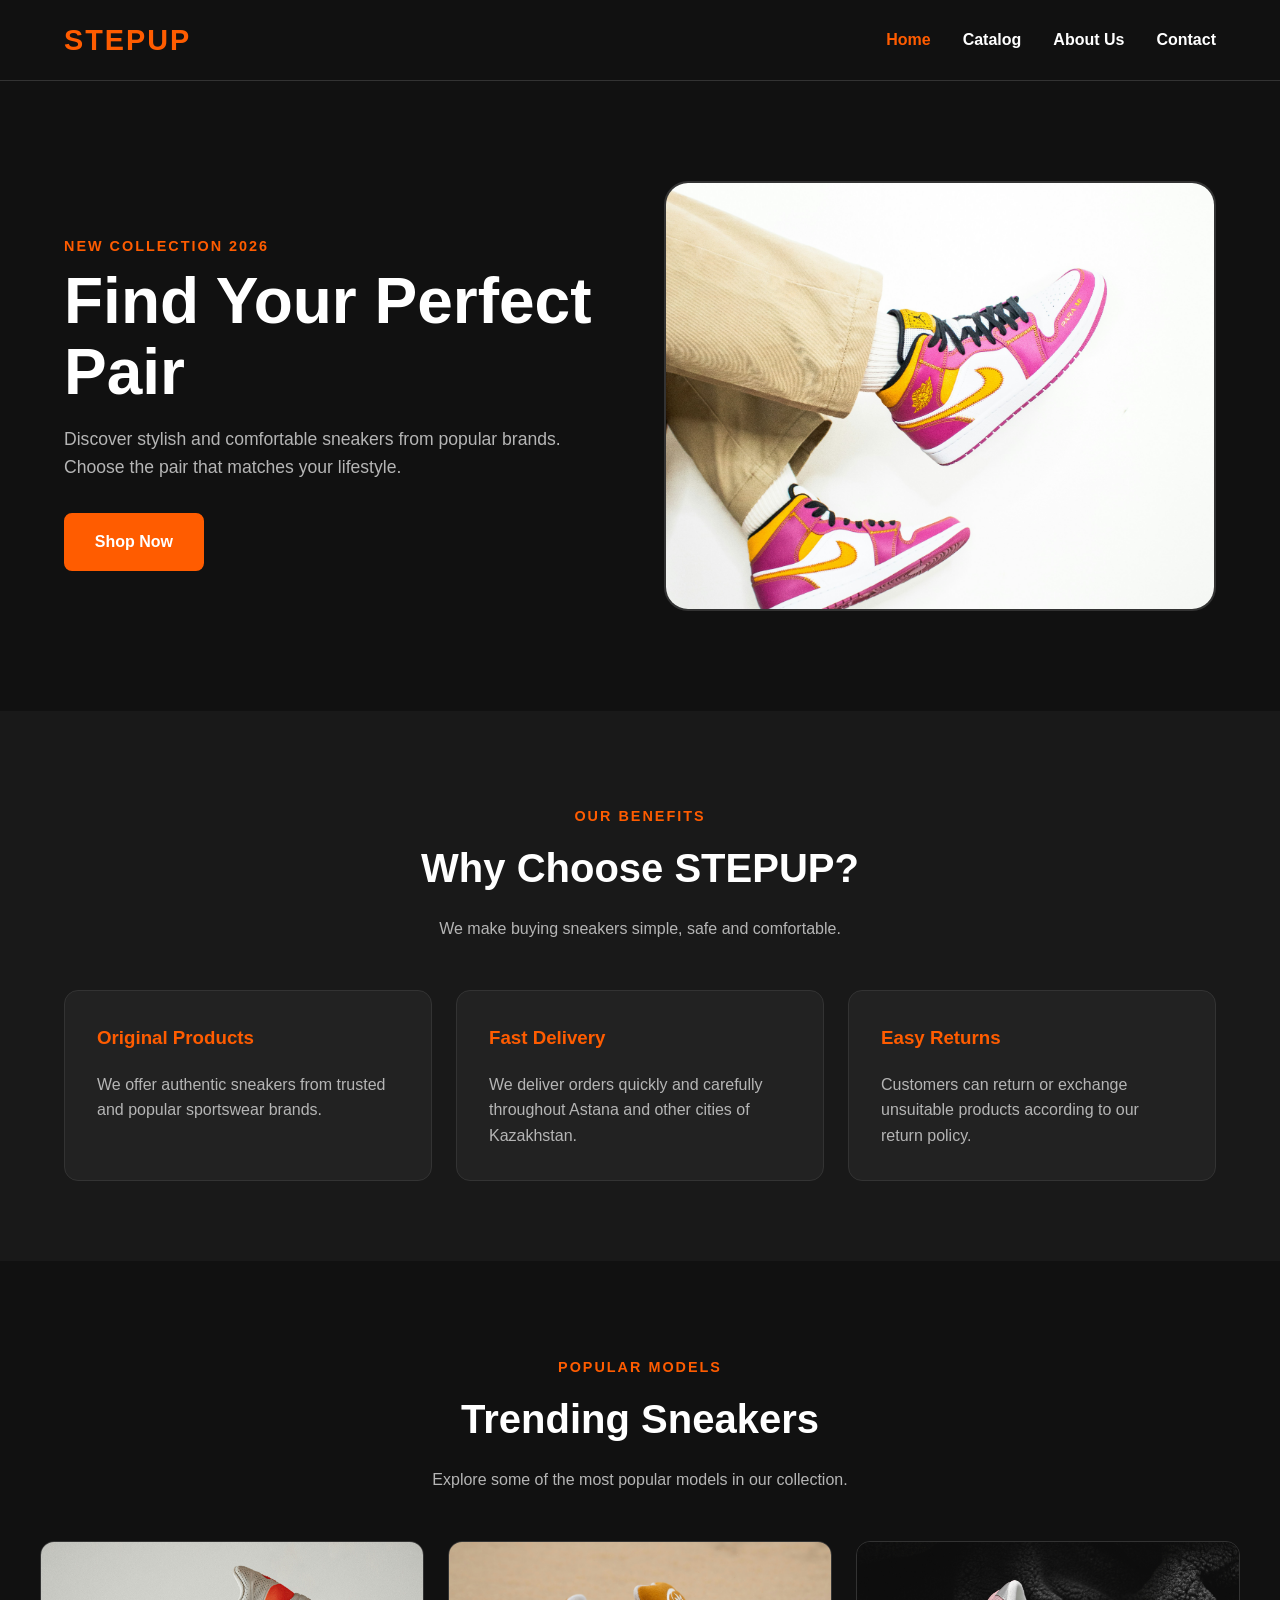
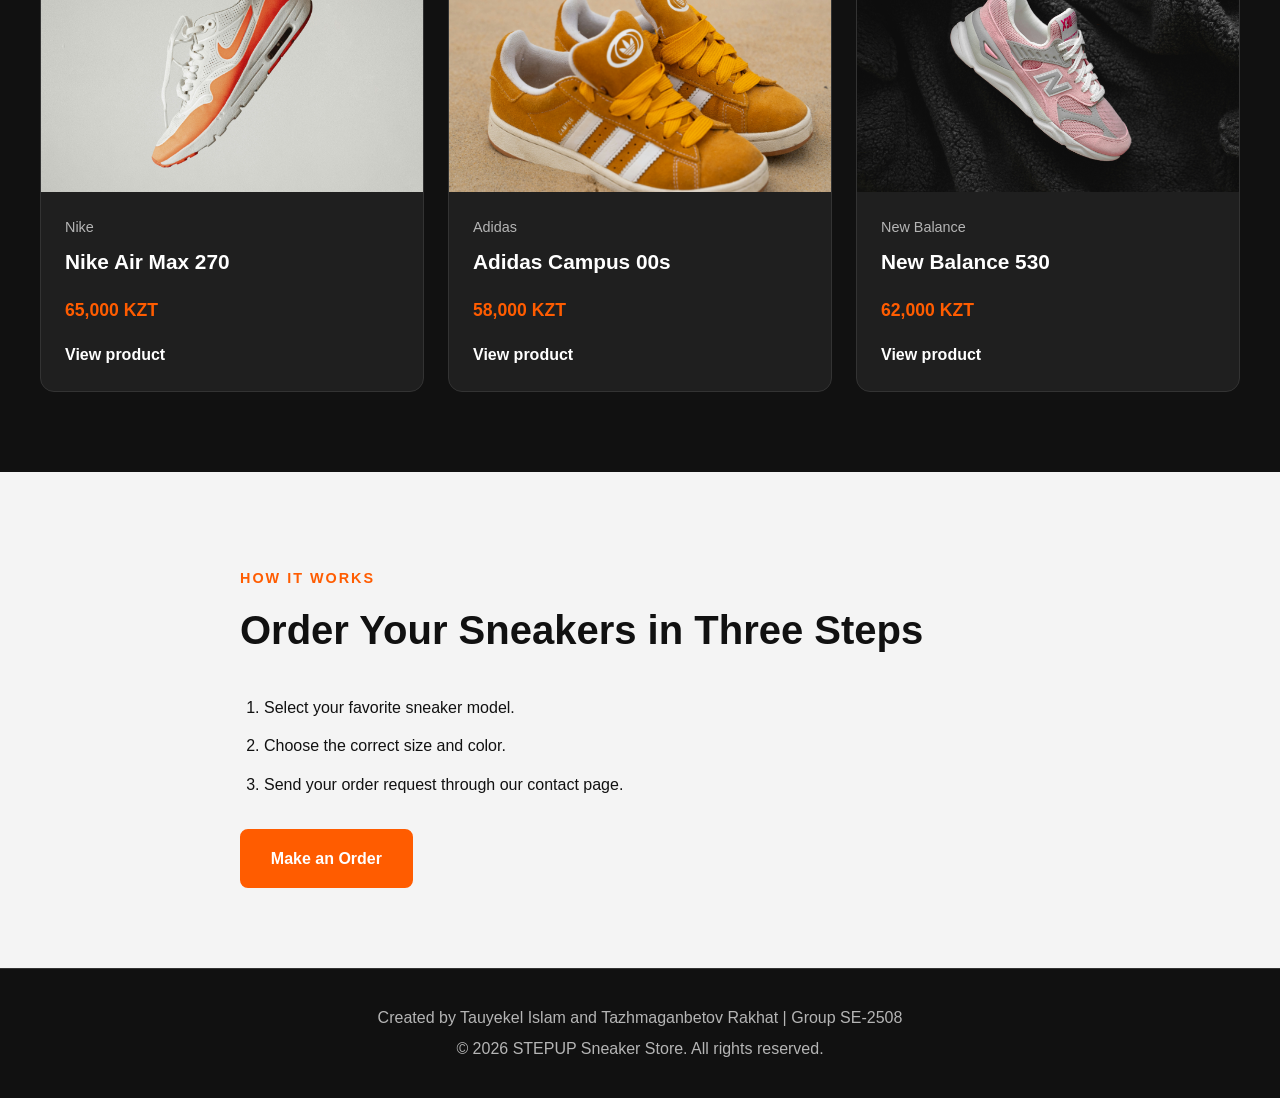
==== index.html @ 3e0dd7fe "Initial STEPUP sneaker store project" ====
<!DOCTYPE html>
<html lang="en">
<head>
  <meta charset="UTF-8">
  <meta name="viewport" content="width=device-width, initial-scale=1.0">

  <!-- Created by Tazhmaganbetov Rakhat and Tauyekel Islam -->
  <title>Home | STEPUP Sneaker Store</title>

  <link rel="stylesheet" href="css/style.css">
</head>

<body>

<!-- Website header and navigation -->
<header id="main-header">
  <nav class="navbar">
    <a class="logo" href="index.html">STEPUP</a>

    <ul class="nav-menu">
      <li><a class="active" href="index.html">Home</a></li>
      <li><a href="catalog.html">Catalog</a></li>
      <li><a href="about.html">About Us</a></li>
      <li><a href="contact.html">Contact</a></li>
    </ul>
  </nav>
</header>

<main>

  <!-- Main banner -->
  <section class="hero">
    <div class="hero-content">
      <p class="hero-label">NEW COLLECTION 2026</p>

      <h1>Find Your Perfect Pair</h1>

      <p class="hero-description">
        Discover stylish and comfortable sneakers from popular
        brands. Choose the pair that matches your lifestyle.
      </p>

      <a class="button" href="catalog.html">Shop Now</a>
    </div>

    <div class="hero-image">
      <img
        src="img/hero-sneakers.jpg"
        alt="Modern white and pink sneakers"
      >
    </div>
  </section>

  <!-- Benefits of the store -->
  <section class="benefits">
    <div class="section-heading">
      <p class="section-label">OUR BENEFITS</p>
      <h2>Why Choose STEPUP?</h2>
      <p>
        We make buying sneakers simple, safe and comfortable.
      </p>
    </div>

    <div class="benefit-container">
      <article class="benefit-card">
        <h3>Original Products</h3>
        <p>
          We offer authentic sneakers from trusted and popular
          sportswear brands.
        </p>
      </article>

      <article class="benefit-card">
        <h3>Fast Delivery</h3>
        <p>
          We deliver orders quickly and carefully throughout
          Astana and other cities of Kazakhstan.
        </p>
      </article>

      <article class="benefit-card">
        <h3>Easy Returns</h3>
        <p>
          Customers can return or exchange unsuitable products
          according to our return policy.
        </p>
      </article>
    </div>
  </section>

  <!-- Popular models -->
  <section class="popular-products">
    <div class="section-heading">
      <p class="section-label">POPULAR MODELS</p>
      <h2>Trending Sneakers</h2>
      <p>
        Explore some of the most popular models in our collection.
      </p>
    </div>

    <div class="product-container">
      <article class="product-card">
        <img
          src="img/nike-air-max.jpg"
          alt="Nike Air Max 270 sneakers"
        >

        <div class="product-info">
          <p class="product-brand">Nike</p>
          <h3>Nike Air Max 270</h3>
          <p class="product-price">65,000 KZT</p>
          <a class="product-link" href="catalog.html">
            View product
          </a>
        </div>
      </article>

      <article class="product-card">
        <img
          src="img/adidas-campus.jpg"
          alt="Adidas Campus 00s sneakers">

        <div class="product-info">
          <p class="product-brand">Adidas</p>
          <h3>Adidas Campus 00s</h3>
          <p class="product-price">58,000 KZT</p>
          <a class="product-link" href="catalog.html">
            View product
          </a>
        </div>
      </article>

      <article class="product-card">
        <img
          src="img/new-balance.jpg"
          alt="New Balance 530 sneakers"
        >

        <div class="product-info">
          <p class="product-brand">New Balance</p>
          <h3>New Balance 530</h3>
          <p class="product-price">62,000 KZT</p>
          <a class="product-link" href="catalog.html">
            View product
          </a>
        </div>
      </article>
    </div>
  </section>

  <!-- Ordered list -->
  <section class="shopping-steps">
    <div class="steps-content">
      <p class="section-label">HOW IT WORKS</p>
      <h2>Order Your Sneakers in Three Steps</h2>

      <ol>
        <li>Select your favorite sneaker model.</li>
        <li>Choose the correct size and color.</li>
        <li>Send your order request through our contact page.</li>
      </ol>

      <a class="button secondary-button" href="contact.html">
        Make an Order
      </a>
    </div>
  </section>

</main>

<!-- Website footer -->
<footer>
  <p>
    Created by Tauyekel Islam and Tazhmaganbetov Rakhat | Group SE-2508
  </p>
  <p>&copy; 2026 STEPUP Sneaker Store. All rights reserved.</p>
</footer>

</body>
</html>
---- css/style.css ----
/* General settings */
* {
  box-sizing: border-box;
}

html {
  scroll-behavior: smooth;
}
.contact-image {
  width: 100%;
  height: 230px;
  margin-bottom: 1.5rem;
  border-radius: 14px;
  object-fit: cover;
}
body {
  margin: 0;
  font-family: Arial, Helvetica, sans-serif;
  color: #ffffff;
  background-color: #111111;
  line-height: 1.6;
}

img {
  display: block;
  max-width: 100%;
}

a {
  color: inherit;
  text-decoration: none;
}

/* Header and navigation */
#main-header {
  background-color: #111111;
  border-bottom: 1px solid #333333;
}

.navbar {
  width: 90%;
  max-width: 1200px;
  min-height: 80px;
  margin: 0 auto;
  display: flex;
  align-items: center;
  justify-content: space-between;
}

.logo {
  color: #ff5c00;
  font-size: 1.8rem;
  font-weight: bold;
  letter-spacing: 2px;
}

.nav-menu {
  display: flex;
  align-items: center;
  gap: 2rem;
  margin: 0;
  padding: 0;
  list-style: none;
}

.nav-menu a {
  color: #ffffff;
  font-size: 1rem;
  font-weight: bold;
  transition: color 0.3s;
}

.nav-menu a:hover,
.nav-menu .active {
  color: #ff5c00;
}

/* Main hero section */
.hero {
  width: 90%;
  max-width: 1200px;
  min-height: 70vh;
  margin: 0 auto;
  display: flex;
  align-items: center;
  justify-content: space-between;
  gap: 3rem;
  padding: 4rem 0;
}

.hero-content {
  width: 50%;
}

.hero-label,
.section-label {
  margin-bottom: 0.5rem;
  color: #ff5c00;
  font-size: 0.9rem;
  font-weight: bold;
  letter-spacing: 2px;
}

.hero h1 {
  margin: 0 0 1rem;
  font-size: 4rem;
  line-height: 1.1;
}

.hero-description {
  max-width: 550px;
  margin-bottom: 2rem;
  color: #b5b5b5;
  font-size: 1.1rem;
}

.hero-image {
  width: 50%;
}

.hero-image img {
  width: 100%;
  height: 430px;
  border: 2px solid #333333;
  border-radius: 24px;
  object-fit: cover;
}

/* Buttons */
.button {
  display: inline-block;
  padding: 0.9rem 1.8rem;
  border: 2px solid #ff5c00;
  border-radius: 8px;
  color: #ffffff;
  background-color: #ff5c00;
  font-weight: bold;
  transition: 0.3s;
}

.button:hover {
  color: #ff5c00;
  background-color: transparent;
  transform: translateY(-2px);
}

.secondary-button {
  margin-top: 1rem;
}

/* Common section heading */
.section-heading {
  max-width: 650px;
  margin: 0 auto 3rem;
  text-align: center;
}

.section-heading h2 {
  margin: 0.3rem 0;
  font-size: 2.5rem;
}

.section-heading p:last-child {
  color: #b5b5b5;
}

/* Benefits section */
.benefits {
  padding: 5rem 5%;
  background-color: #191919;
}

.benefit-container {
  max-width: 1200px;
  margin: 0 auto;
  display: flex;
  gap: 1.5rem;
}

.benefit-card {
  flex: 1;
  padding: 2rem;
  border: 1px solid #333333;
  border-radius: 14px;
  background-color: #222222;
  transition: transform 0.3s, border-color 0.3s;
}

.benefit-card:hover {
  border-color: #ff5c00;
  transform: translateY(-5px);
}

.benefit-card h3 {
  margin-top: 0;
  color: #ff5c00;
}

.benefit-card p {
  margin-bottom: 0;
  color: #b5b5b5;
}

/* Popular products section */
.popular-products {
  max-width: 1200px;
  margin: 0 auto;
  padding: 5rem 0;
}

.product-container {
  display: flex;
  gap: 1.5rem;
}

.product-card {
  flex: 1;
  overflow: hidden;
  border: 1px solid #333333;
  border-radius: 14px;
  background-color: #1f1f1f;
  transition: transform 0.3s;
}

.product-card:hover {
  transform: translateY(-6px);
}

.product-card img {
  width: 100%;
  height: 250px;
  object-fit: cover;
}

.product-info {
  padding: 1.5rem;
}

.product-brand {
  margin: 0;
  color: #b5b5b5;
  font-size: 0.9rem;
}

.product-info h3 {
  margin: 0.4rem 0;
  font-size: 1.3rem;
}

.product-price {
  color: #ff5c00;
  font-size: 1.1rem;
  font-weight: bold;
}

.product-link {
  color: #ffffff;
  font-weight: bold;
}

.product-link:hover {
  color: #ff5c00;
}

/* Shopping steps */
.shopping-steps {
  padding: 5rem 5%;
  background-color: #f4f4f4;
  color: #111111;
}

.steps-content {
  max-width: 800px;
  margin: 0
  auto;
}

.steps-content h2 {
  margin-top: 0;
  font-size: 2.5rem;
}

.steps-content ol {
  padding-left: 1.5rem;
}

.steps-content li {
  margin-bottom: 0.8rem;
}

/* Footer */
footer {
  padding: 2rem 5%;
  border-top: 1px solid #333333;
  color: #b5b5b5;
  background-color: #111111;
  text-align: center;
}

footer p {
  margin: 0.3rem;
}
/* Page banner */
.page-banner {
  padding: 5rem 5%;
  background-color: #191919;
  text-align: center;
}

.page-banner h1 {
  margin: 0.5rem 0;
  font-size: 3.5rem;
}

.page-banner p:last-child {
  max-width: 650px;
  margin: 1rem auto 0;
  color: #b5b5b5;
}

/* Catalog */
.catalog-section {
  width: 90%;
  max-width: 1200px;
  margin: 0 auto;
  padding: 5rem 0;
}

.catalog-grid {
  display: grid;
  grid-template-columns: repeat(3, 1fr);
  gap: 1.5rem;
}

.catalog-grid .product-card h2 {
  margin: 0.4rem 0;
  font-size: 1.3rem;
}

.catalog-grid .product-card p {
  color: #b5b5b5;
}

.catalog-grid .product-card .product-price {
  color: #ff5c00;
}

.product-size {
  font-weight: bold;
}

.product-button {
  margin-top: 0.5rem;
  padding: 0.7rem 1.2rem;
}

/* Comparison table */
.comparison-section {
  padding: 5rem 5%;
  background-color: #191919;
}

.table-container {
  max-width: 1000px;
  margin: 0 auto;
  overflow-x: auto;
}

table {
  width: 100%;
  border-collapse: collapse;
  background-color: #222222;
}

table th,
table td {
  padding: 1rem;
  border: 1px solid #444444;
  text-align: left;
}

table th {
  color: #ffffff;
  background-color: #ff5c00;
}

table td {
  color: #dddddd;
}

table tbody tr:hover {
  background-color: #2c2c2c;
}
/* About story */
.about-story {
  width: 90%;
  max-width: 1200px;
  margin: 0 auto;
  padding: 5rem 0;
  display: flex;
  align-items: center;
  gap: 4rem;
}

.about-text,
.about-image {
  width: 50%;
}

.about-text h2 {
  margin: 0.5rem 0 1rem;
  font-size: 2.7rem;
}

.about-text p {
  color: #b5b5b5;
}

.about-text .section-label {
  color: #ff5c00;
}

.about-image img {
  width: 100%;
  height: 430px;
  border: 2px solid #333333;
  border-radius: 20px;
  object-fit: cover;
}

/* Store values */
.values-section {
  padding: 5rem 5%;
  background-color: #191919;
}

.values-container {
  max-width: 1200px;
  margin: 0 auto;
  display: flex;
  gap: 1.5rem;
}

.value-card {
  flex: 1;
  padding: 2rem;
  border: 1px solid #333333;
  border-radius: 14px;
  background-color: #222222;
  transition: 0.3s;
}

.value-card:hover {
  border-color: #ff5c00;
  transform: translateY(-5px);
}

.value-number {
  color: #ff5c00;
  font-size: 2rem;
  font-weight: bold;
}

.value-card h3 {
  margin-bottom: 0.5rem;
}

.value-card p {
  color: #b5b5b5;
}

/* Work process */
.work-process {
  padding: 5rem 5%;
  background-color: #f4f4f4;
  color: #111111;
}

.process-content {
  max-width: 800px;
  margin: 0 auto;
}

.process-content h2 {
  margin-top: 0;
  font-size: 2.7rem;
}

.process-list {
  padding-left: 1.5rem;
}

.process-list li {
  margin-bottom: 1rem;
  padding-left: 0.5rem;
}

/* Team section */
.team-section {
  padding: 5rem 5%;
}

.team-container {
  max-width: 900px;
  margin: 0 auto;
  display: flex;
  gap: 2rem;
}

.team-card {
  flex: 1;
  padding: 2rem;
  border: 1px solid #333333;
  border-radius: 16px;
  background-color: #1f1f1f;
  text-align: center;
}

.profile-placeholder {
  width: 150px;
  height: 150px;
  margin: 0 auto 1.5rem;
  border: 4px solid #ff5c00;
  border-radius: 50%;
  color: #ffffff;
  background-color: #333333;
  display: flex;
  align-items: center;
  justify-content: center;
  font-size: 2.3rem;
  font-weight: bold;
}

.team-card h3 {
  margin-bottom: 0.3rem;
}

.team-role {
  color: #ff5c00;
  font-weight: bold;
}

.team-card > p:not(.team-role) {
  color: #b5b5b5;
}

.member-tasks {
  display: inline-block;
  margin: 1rem auto 0;
  padding-left: 1.2rem;
  color: #dddddd;
  text-align: left;
}
.profile-img {
  display: block;
  width: 150px;
  height: 150px;
  margin: 0 auto 1.5rem;
  border: 4px solid #ff5c00;
  border-radius: 50%;
  object-fit: cover;
  transition: transform 0.3s, border-color 0.3s;
}

.profile-img:hover {
  border-color: #ffffff;
  transform: scale(1.06);
}
/* Contact page */
.contact-section {
  width: 90%;
  max-width: 1200px;
  margin: 0 auto;
  padding: 5rem 0;
  display: grid;
  grid-template-columns: 1fr 1.3fr;
  gap: 4rem;
}

.contact-information h2 {
  margin: 0.5rem 0 1rem;
  font-size: 2.5rem;
}

.contact-information > p:not(.section-label) {
  color: #b5b5b5;
}

.contact-card {
  margin-top: 1rem;
  padding: 1rem 1.2rem;
  border-left: 4px solid #ff5c00;
  background-color: #1f1f1f;
}

.contact-card h3 {
  margin: 0;
  color: #ff5c00;
}

.contact-card p {
  margin: 0.3rem 0 0;
  color: #dddddd;
}

.contact-card a:hover {
  color: #ff5c00;
}

.working-hours {
  margin: 0.5rem 0 0;
  padding-left: 1.2rem;
  color: #dddddd;
}

/* Form */
.form-wrapper {
  padding: 2rem;
  border: 1px solid #333333;
  border-radius: 16px;
  background-color: #1f1f1f;
}

.form-wrapper h2 {
  margin-top: 0;
  font-size: 2rem;
}

.form-group {
  margin: 0 0 1.3rem;
  padding: 0;
  border: none;
}

.form-group label,
.form-group legend {
  display: block;
  margin-bottom: 0.5rem;
  color: #ffffff;
  font-weight: bold;
}

#contact-form input[type="text"],
#contact-form input[type="email"],
#contact-form select,
#contact-form textarea {
  width: 100%;
  padding: 0.9rem;
  border: 2px solid #444444;
  border-radius: 8px;
  color: #ffffff;
  background-color: #292929;
  font: inherit;
  outline: none;
  transition: border-color 0.3s, box-shadow 0.3s;
}

#contact-form input:focus,
#contact-form select:focus,
#contact-form textarea:focus {
  border-color: #ff5c00;
  box-shadow: 0 0 0 3px rgba(255, 92, 0, 0.2);
}

#contact-form textarea {
  resize: vertical;
}

.radio-options {
  display: flex;
  flex-wrap: wrap;
  gap: 0.7rem;
}

.radio-options label {
  padding: 0.6rem 0.9rem;
  border: 1px solid #444444;
  border-radius: 8px;
  background-color: #292929;
  cursor: pointer;
}

.radio-options label:hover {
  border-color: #ff5c00;
}

.radio-options input {
  accent-color: #ff5c00;
}

.color-input {
  width: 70px;
  height: 45px;
  padding: 3px;
  border: 2px solid #444444;
  border-radius: 8px;
  background-color: #292929;
  cursor: pointer;
}

.agreement {
  display: flex;
  align-items: center;
  gap: 0.6rem;
  margin-bottom: 1.5rem;
  color: #b5b5b5;
}

.agreement input {
  accent-color: #ff5c00;
}

.submit-button {
  width: 100%;
  padding: 1rem;
  border: 2px solid #ff5c00;
  border-radius: 8px;
  color: #ffffff;
  background-color: #ff5c00;
  font-size: 1rem;
  font-weight: bold;
  cursor: pointer;
  transition: 0.3s;
}

.submit-button:hover {
  color: #ff5c00;
  background-color: transparent;
}
/* Responsive design */
@media (max-width: 800px) {
  .about-story,
  .values-container,
  .team-container {
    flex-direction: column;
  }
  .contact-section {
    grid-template-columns: 1fr;
    gap: 2rem;
  }

  .form-wrapper {
    padding: 1.3rem;
  }
  .about-text,
  .about-image {
    width: 100%;
  }

  .about-text h2 {
    font-size: 2.2rem;
  }

  .about-image img {
    height: 320px;
  }
  .navbar {
    padding: 1rem 0;
    flex-direction: column;
    gap: 1rem;
  }

  .nav-menu {
    gap: 1rem;
    flex-wrap: wrap;
    justify-content: center;
  }

  .hero {
    flex-direction: column;
  }

  .hero-content,
  .hero-image {
    width: 100%;
  }

  .hero h1 {
    font-size: 2.8rem;
  }

  .hero-image img {
    height: 350px;
  }

  .catalog-grid {
    grid-template-columns: 1fr;
  }

  .page-banner h1 {
    font-size: 2.5rem;
  }
  .benefit-container,
  .product-container {
    flex-direction: column;
  }

  .popular-products {
    width: 90%;
  }
}
/* Table special features */
.best-choice {
  background-color: rgba(255, 92, 0, 0.12);
}

.best-choice td:first-child {
  border-left: 4px solid #ff5c00;
}

.choice-badge {
  display: inline-block;
  margin-left: 0.5rem;
  padding: 0.2rem 0.5rem;
  border-radius: 20px;
  color: #111111;
  background-color: #ffb703;
  font-size: 0.7rem;
  font-weight: bold;
  text-transform: uppercase;
}

.stock {
  display: inline-block;
  min-width: 90px;
  padding: 0.35rem 0.7rem;
  border-radius: 20px;
  font-size: 0.8rem;
  font-weight: bold;
  text-align: center;
}

.in-stock {
  color: #75ff9b;
  background-color: rgba(46, 204, 113, 0.18);
}

.low-stock {
  color: #ffd166;
  background-color: rgba(255, 193, 7, 0.18);
}

.out-of-stock {
  color: #ff7b7b;
  background-color: rgba(231, 76, 60, 0.18);
}

table tbody tr {
  transition: background-color 0.3s, transform 0.3s;
}

table tbody tr:hover {
  background-color: #333333;
  transform: scale(1.01);
}
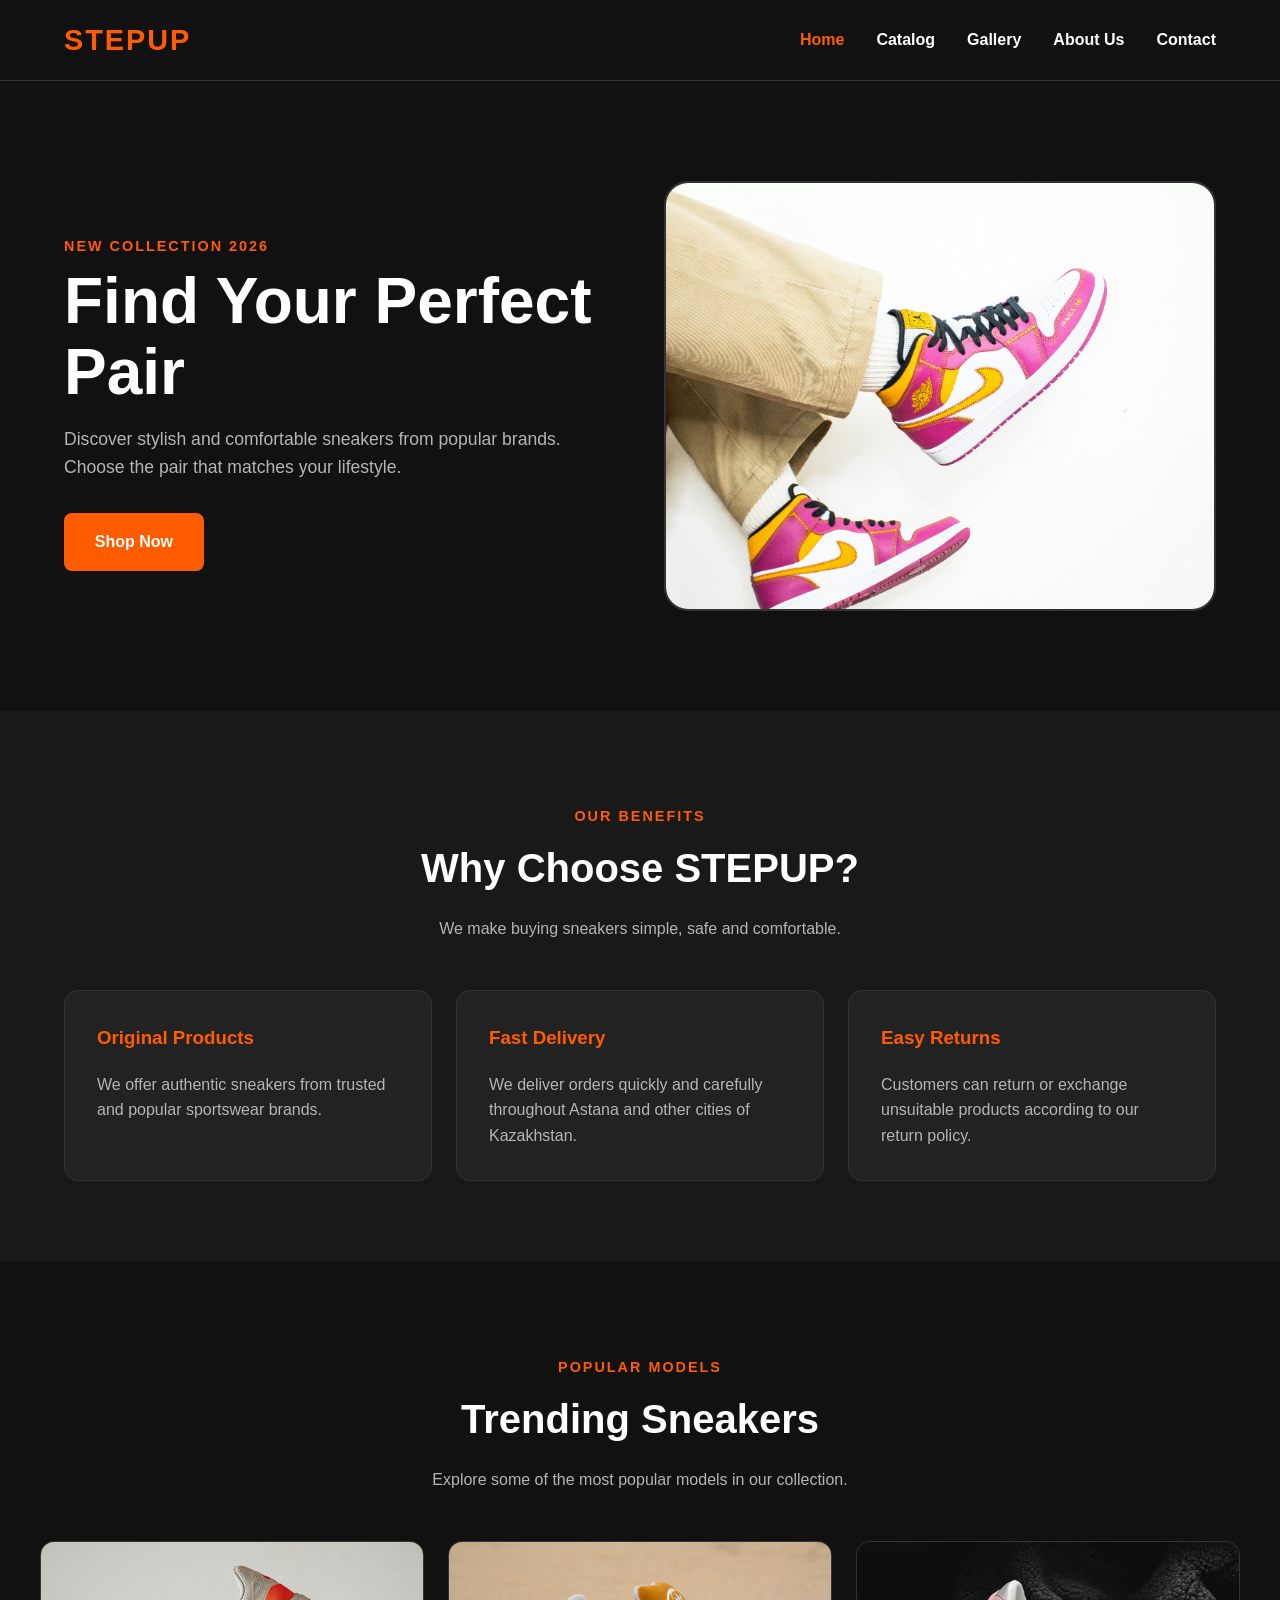
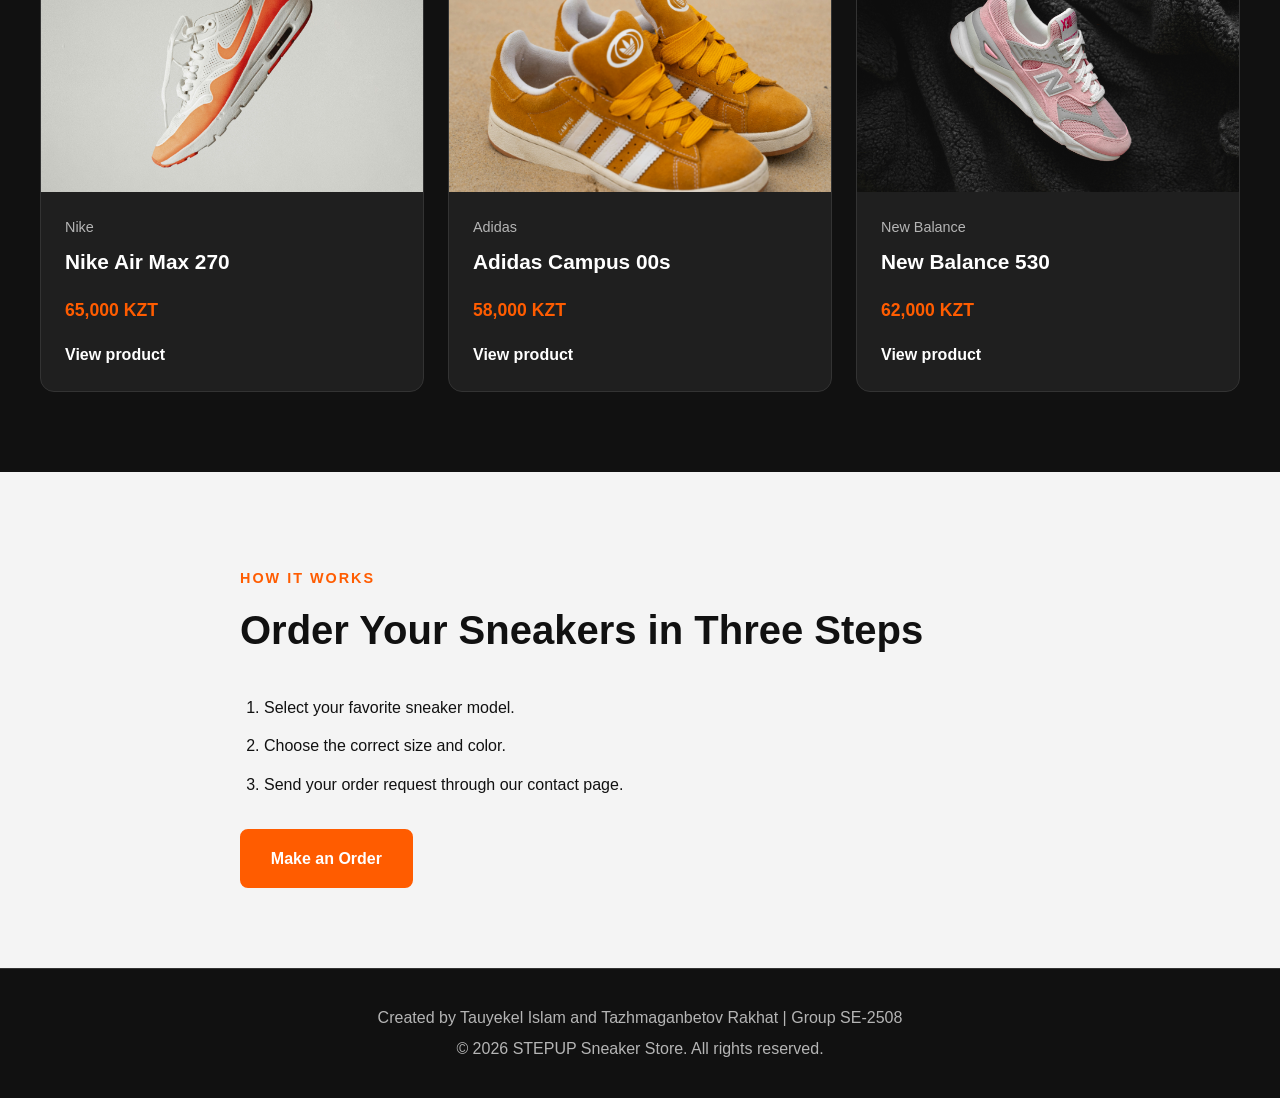
==== commit 01ad0bf1: "Assigment 2 fully" ====
--- a/index.html
+++ b/index.html
@@ -20,6 +20,7 @@
     <ul class="nav-menu">
       <li><a class="active" href="index.html">Home</a></li>
       <li><a href="catalog.html">Catalog</a></li>
+      <li><a href="gallery.html">Gallery</a></li>
       <li><a href="about.html">About Us</a></li>
       <li><a href="contact.html">Contact</a></li>
     </ul>
--- a/css/style.css
+++ b/css/style.css
@@ -658,7 +658,7 @@
 #contact-form input:focus,
 #contact-form select:focus,
 #contact-form textarea:focus {
-  border-color: #ff5c00;
+  border-color: #000000;
   box-shadow: 0 0 0 3px rgba(255, 92, 0, 0.2);
 }
 
@@ -727,6 +727,178 @@
   color: #ff5c00;
   background-color: transparent;
 }
+/* ===== GALLERY PAGE ===== */
+
+.gallery-layout {
+  min-height: 100vh;
+
+  display: grid;
+  grid-template-columns: 240px minmax(0, 1fr);
+  grid-template-rows: auto 1fr auto;
+
+  grid-template-areas:
+    "header header"
+    "sidebar main"
+    "footer footer";
+}
+
+.gallery-layout #main-header {
+  grid-area: header;
+}
+
+.gallery-sidebar {
+  grid-area: sidebar;
+
+  padding: 2rem 1.5rem;
+  background-color: #191919;
+  border-right: 1px solid #333333;
+}
+
+.gallery-main {
+  grid-area: main;
+
+  min-width: 0;
+  padding: 3rem;
+}
+
+.gallery-layout footer {
+  grid-area: footer;
+}
+
+/* Sidebar */
+
+.sidebar-menu {
+  margin: 1.5rem 0;
+  padding: 0;
+  list-style: none;
+}
+
+.sidebar-menu li {
+  margin-bottom: 0.8rem;
+}
+
+.sidebar-menu a {
+  color: #ffffff;
+  text-decoration: none;
+  transition: 0.3s;
+}
+
+.sidebar-menu a:hover {
+  color: #ff5c00;
+}
+
+.sidebar-note {
+  color: #aaaaaa;
+  font-size: 0.9rem;
+  line-height: 1.6;
+}
+
+/* Gallery heading */
+
+.gallery-introduction {
+  max-width: 700px;
+  margin-bottom: 2rem;
+}
+
+.gallery-introduction h1 {
+  margin-bottom: 1rem;
+  font-size: 2.5rem;
+}
+
+.gallery-introduction p {
+  color: #b8b8b8;
+  line-height: 1.6;
+}
+
+/* 9-image grid */
+
+.image-gallery {
+  display: grid;
+  grid-template-columns: repeat(3, minmax(0, 1fr));
+  gap: 1.5rem;
+}
+
+.gallery-item {
+  position: relative;
+
+  min-height: 280px;
+  margin: 0;
+  overflow: hidden;
+
+  background-color: #1f1f1f;
+  border: 1px solid #333333;
+  border-radius: 14px;
+}
+
+.gallery-item img {
+  width: 100%;
+  height: 100%;
+  min-height: 280px;
+
+  display: block;
+  object-fit: cover;
+
+  transition: transform 0.35s, filter 0.35s;
+}
+
+/* Caption appears on hover */
+
+.gallery-item figcaption {
+  position: absolute;
+  right: 0;
+  bottom: 0;
+  left: 0;
+
+  display: flex;
+  flex-direction: column;
+  padding: 2.5rem 1rem 1rem;
+
+  color: #ffffff;
+  background: linear-gradient(
+    transparent,
+    rgba(0, 0, 0, 0.92)
+  );
+
+  transform: translateY(100%);
+  transition: transform 0.3s;
+}
+
+.gallery-item:hover figcaption {
+  transform: translateY(0);
+}
+
+.gallery-item:hover img {
+  transform: scale(1.07);
+  filter: brightness(0.75);
+}
+
+.gallery-brand {
+  color: #ff5c00;
+  font-size: 0.8rem;
+  font-weight: bold;
+  letter-spacing: 1px;
+  text-transform: uppercase;
+}
+
+/* Badge for three upcoming models */
+
+.coming-soon-badge {
+  position: absolute;
+  top: 1rem;
+  right: 1rem;
+  left: 1rem;
+  z-index: 1;
+
+  padding: 0.6rem;
+
+  color: #ffffff;
+  background-color: rgba(255, 92, 0, 0.92);
+  border-radius: 8px;
+
+  font-size: 0.85rem;
+  font-weight: bold;
+  text-align: center;
+}
 /* Responsive design */
 @media (max-width: 800px) {
   .about-story,
@@ -853,3 +1025,44 @@
   background-color: #333333;
   transform: scale(1.01);
 }
+@media (max-width: 1000px) {
+  .image-gallery {
+    grid-template-columns: repeat(2, minmax(0, 1fr));
+  }
+}
+
+@media (max-width: 700px) {
+  .gallery-layout {
+    grid-template-columns: 1fr;
+    grid-template-rows: auto auto 1fr auto;
+
+    grid-template-areas:
+      "header"
+      "sidebar"
+      "main"
+      "footer";
+  }
+
+  .gallery-sidebar {
+    border-right: none;
+    border-bottom: 1px solid #333333;
+  }
+
+  .sidebar-menu {
+    display: flex;
+    flex-wrap: wrap;
+    gap: 0.75rem;
+  }
+
+  .sidebar-menu li {
+    margin-bottom: 0;
+  }
+
+  .gallery-main {
+    padding: 2rem 5%;
+  }
+
+  .image-gallery {
+    grid-template-columns: 1fr;
+  }
+}
